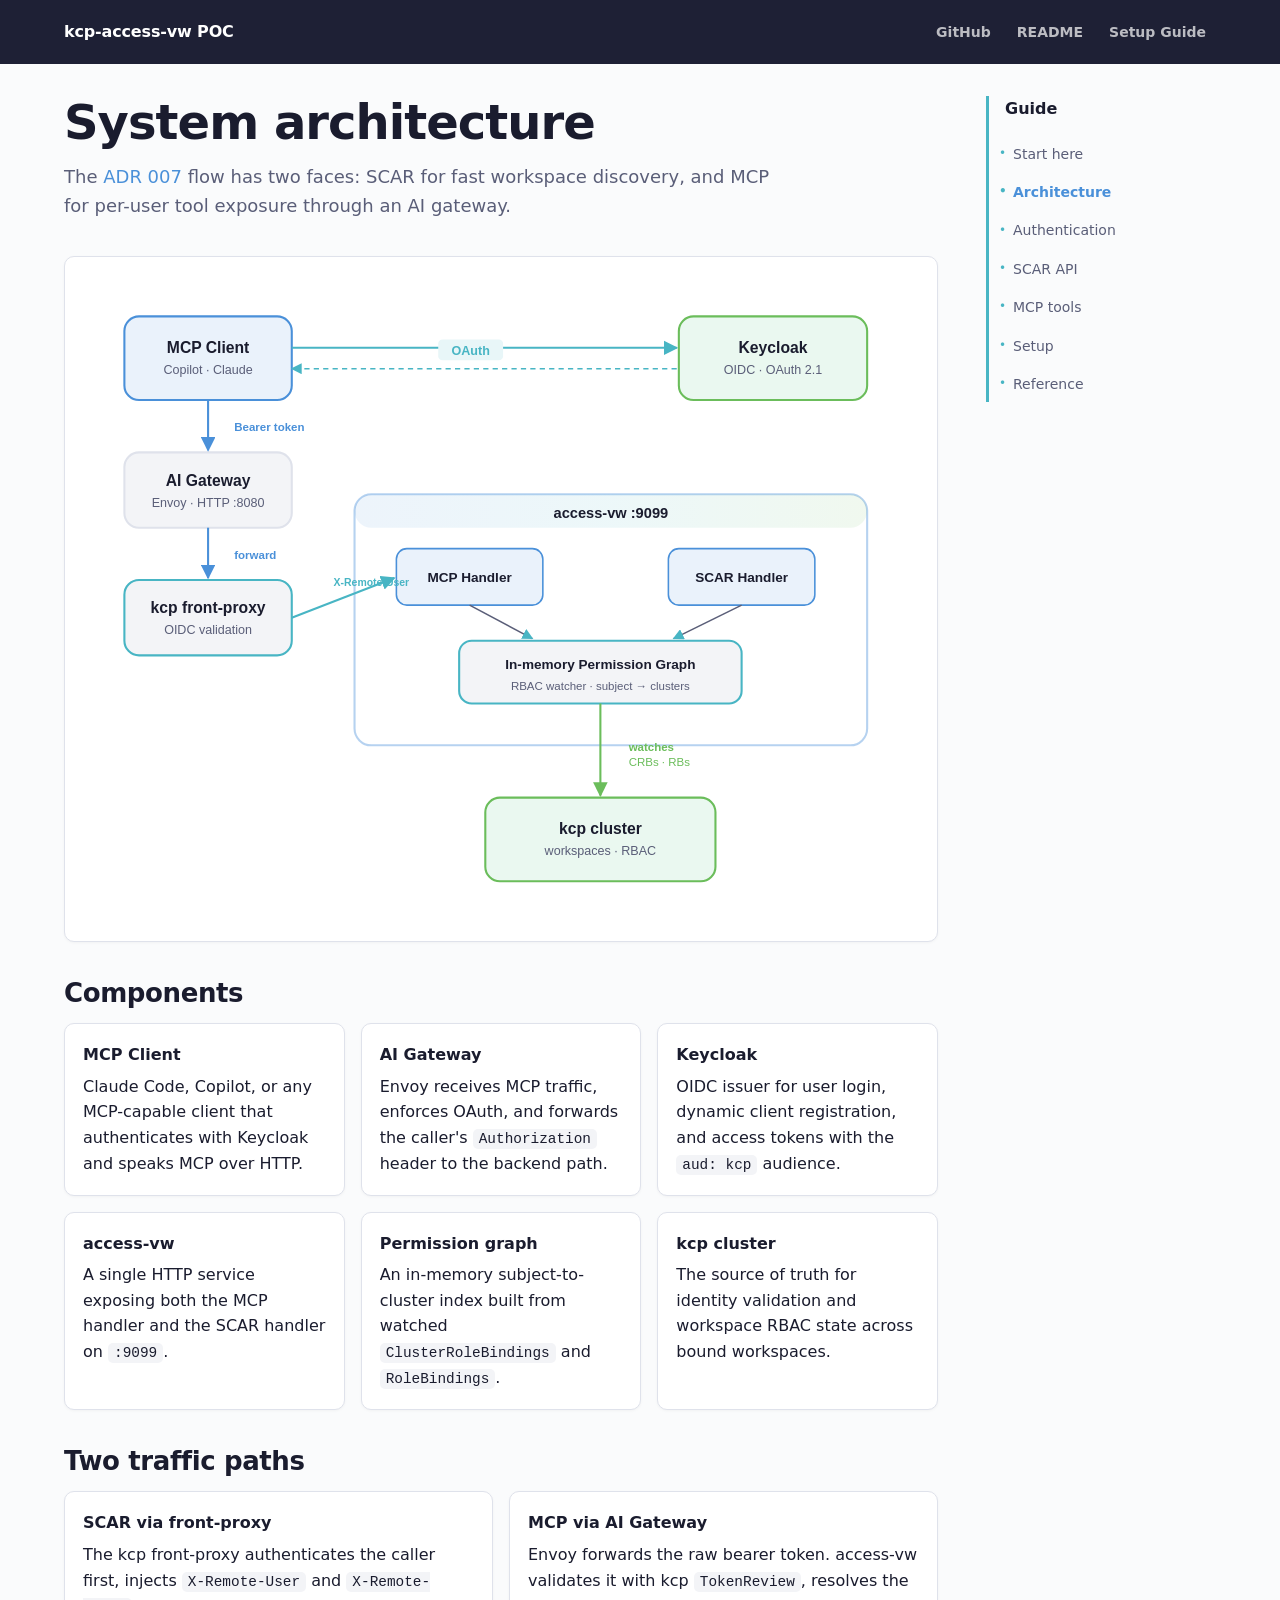
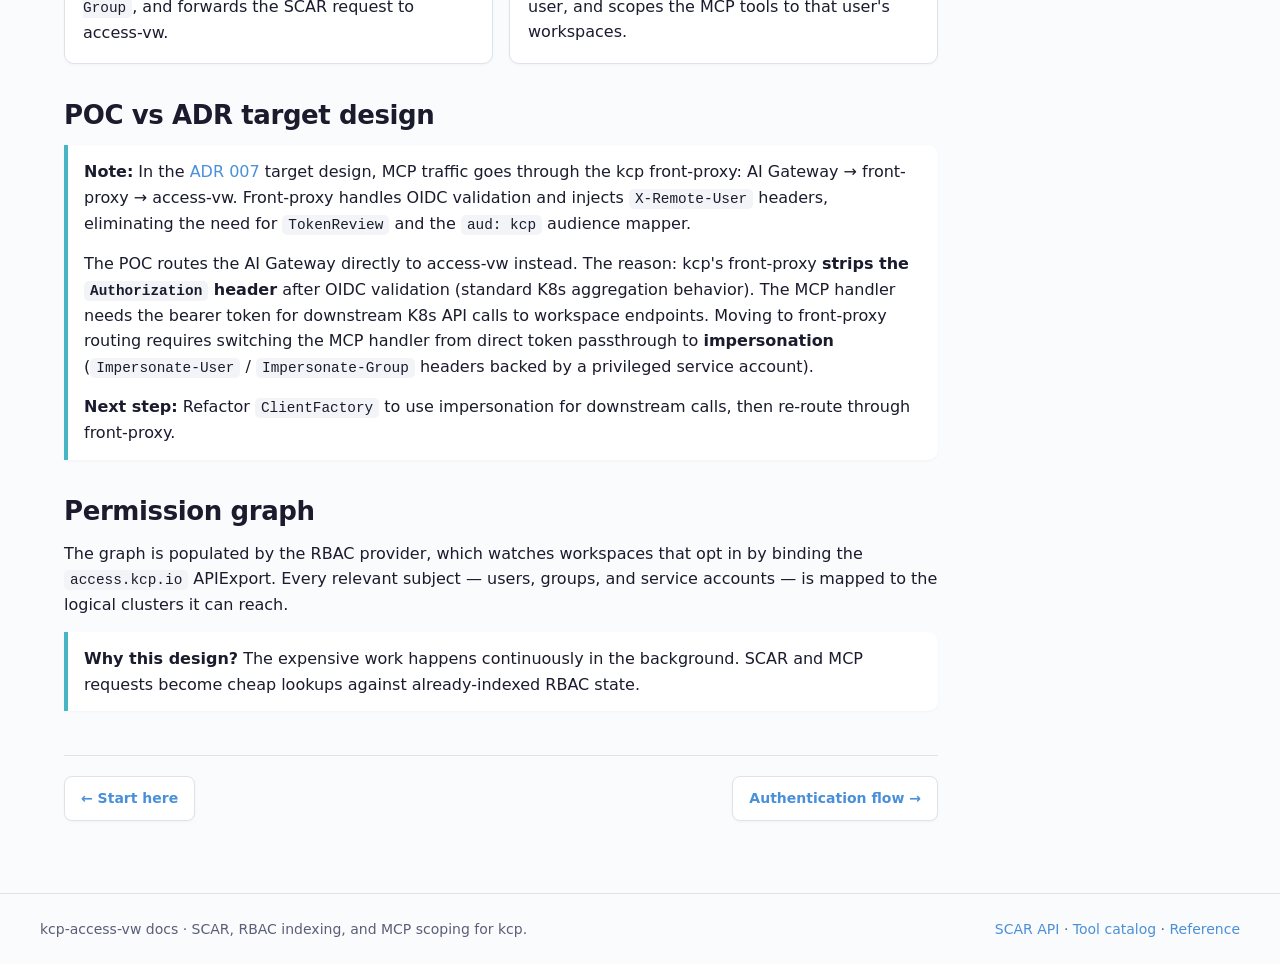
==== site/architecture.html @ 23381e72 "Add gh pages for this implementation Signed-off-by: Karol Szwaj <karol.szwaj@gmail.com>" ====
<!doctype html>
    <html lang="en">
      <head>
        <meta charset="utf-8" />
        <meta name="viewport" content="width=device-width, initial-scale=1" />
        <title>System architecture · kcp-access-vw</title>
        <link rel="stylesheet" href="assets/styles.css" />
      </head>
      <body>
        <header class="site-header">
          <div class="header-inner">
            <a class="brand" href="index.html">
              
              <span>kcp-access-vw POC</span>
            </a>
            <nav class="top-links" aria-label="Top links">
              <a href="https://github.com/cnvergence/kcp-access-vw" target="_blank" rel="noreferrer">GitHub</a>
              <a href="https://github.com/cnvergence/kcp-access-vw#readme" target="_blank" rel="noreferrer">README</a>
              <a href="setup.html">Setup Guide</a>
            </nav>
          </div>
        </header>

        <div class="guide-layout">
          <main class="main-content">
            <h1 class="page-title">System architecture</h1>
            <p class="intro">The <a href="https://github.com/cnvergence/pm-architecture/blob/ec1fc0d334de2702dbcfb3070d6d01bc2031bbbf/adr/007-mcp-server-for-kcp-and-platform-mesh.md" target="_blank" rel="noreferrer">ADR 007</a> flow has two faces: SCAR for fast workspace discovery, and MCP for per-user tool exposure through an AI gateway.</p>

    <section class="section">

<div class="diagram-wrap">
  <svg viewBox="0 0 780 600" width="100%" role="img" aria-labelledby="arch-title arch-desc" xmlns="http://www.w3.org/2000/svg">
    <title id="arch-title">access-vw system architecture</title>
    <desc id="arch-desc">OAuth between MCP client and Keycloak, bearer token through Envoy AI Gateway to access-vw, and RBAC watching from access-vw into the kcp cluster.</desc>
    <defs>
      <marker id="arrow-blue" viewBox="0 0 10 10" refX="9" refY="5" markerWidth="7" markerHeight="7" orient="auto-start-reverse">
        <path d="M 0 0 L 10 5 L 0 10 z" fill="#4a90d9" />
      </marker>
      <marker id="arrow-teal" viewBox="0 0 10 10" refX="9" refY="5" markerWidth="7" markerHeight="7" orient="auto-start-reverse">
        <path d="M 0 0 L 10 5 L 0 10 z" fill="#48b5c4" />
      </marker>
      <marker id="arrow-green" viewBox="0 0 10 10" refX="9" refY="5" markerWidth="7" markerHeight="7" orient="auto-start-reverse">
        <path d="M 0 0 L 10 5 L 0 10 z" fill="#6bbd5b" />
      </marker>
      <linearGradient id="grad-header" x1="0" y1="0" x2="1" y2="0">
        <stop offset="0%" stop-color="#4a90d9"/>
        <stop offset="50%" stop-color="#48b5c4"/>
        <stop offset="100%" stop-color="#6bbd5b"/>
      </linearGradient>
    </defs>

    <!-- MCP Client -->
    <rect x="30" y="30" rx="14" ry="14" width="160" height="80" fill="#eaf2fb" stroke="#4a90d9" stroke-width="2"/>
    <text x="110" y="65" text-anchor="middle" font-family="Inter, sans-serif" font-weight="700" font-size="15" fill="#1a1c2e">MCP Client</text>
    <text x="110" y="85" text-anchor="middle" font-family="Inter, sans-serif" font-weight="500" font-size="12" fill="#5a5e78">Copilot · Claude</text>

    <!-- Keycloak -->
    <rect x="560" y="30" rx="14" ry="14" width="180" height="80" fill="#eaf8f0" stroke="#6bbd5b" stroke-width="2"/>
    <text x="650" y="65" text-anchor="middle" font-family="Inter, sans-serif" font-weight="700" font-size="15" fill="#1a1c2e">Keycloak</text>
    <text x="650" y="85" text-anchor="middle" font-family="Inter, sans-serif" font-weight="500" font-size="12" fill="#5a5e78">OIDC · OAuth 2.1</text>

    <!-- OAuth arrow (bidirectional) -->
    <line x1="190" y1="60" x2="558" y2="60" stroke="#48b5c4" stroke-width="2" marker-end="url(#arrow-teal)"/>
    <line x1="558" y1="80" x2="190" y2="80" stroke="#48b5c4" stroke-width="1.5" stroke-dasharray="5 4" marker-end="url(#arrow-teal)"/>
    <rect x="330" y="52" rx="4" ry="4" width="62" height="20" fill="#e8f6f8"/>
    <text x="361" y="67" text-anchor="middle" font-family="Inter, sans-serif" font-weight="700" font-size="12" fill="#48b5c4">OAuth</text>

    <!-- AI Gateway -->
    <rect x="30" y="160" rx="14" ry="14" width="160" height="72" fill="#f3f4f7" stroke="#dfe2eb" stroke-width="2"/>
    <text x="110" y="192" text-anchor="middle" font-family="Inter, sans-serif" font-weight="700" font-size="15" fill="#1a1c2e">AI Gateway</text>
    <text x="110" y="212" text-anchor="middle" font-family="Inter, sans-serif" font-weight="500" font-size="12" fill="#5a5e78">Envoy · HTTP :8080</text>

    <!-- MCP Client to Gateway -->
    <line x1="110" y1="110" x2="110" y2="158" stroke="#4a90d9" stroke-width="2" marker-end="url(#arrow-blue)"/>
    <text x="135" y="140" font-family="Inter, sans-serif" font-weight="600" font-size="11" fill="#4a90d9">Bearer token</text>

    <!-- kcp front-proxy -->
    <rect x="30" y="282" rx="14" ry="14" width="160" height="72" fill="#f3f4f7" stroke="#48b5c4" stroke-width="2"/>
    <text x="110" y="314" text-anchor="middle" font-family="Inter, sans-serif" font-weight="700" font-size="15" fill="#1a1c2e">kcp front-proxy</text>
    <text x="110" y="334" text-anchor="middle" font-family="Inter, sans-serif" font-weight="500" font-size="12" fill="#5a5e78">OIDC validation</text>

    <!-- Gateway to front-proxy -->
    <line x1="110" y1="232" x2="110" y2="280" stroke="#4a90d9" stroke-width="2" marker-end="url(#arrow-blue)"/>
    <text x="135" y="262" font-family="Inter, sans-serif" font-weight="600" font-size="11" fill="#4a90d9">forward</text>

    <!-- access-vw panel -->
    <rect x="250" y="200" rx="16" ry="16" width="490" height="240" fill="#ffffff" stroke="#4a90d9" stroke-width="2" stroke-opacity="0.4"/>
    <rect x="250" y="200" rx="16" ry="16" width="490" height="32" fill="url(#grad-header)" opacity="0.1"/>
    <text x="495" y="223" text-anchor="middle" font-family="Inter, sans-serif" font-weight="800" font-size="14" fill="#1a1c2e">access-vw :9099</text>

    <!-- MCP Handler -->
    <rect x="290" y="252" rx="10" ry="10" width="140" height="54" fill="#eaf2fb" stroke="#4a90d9" stroke-width="1.5"/>
    <text x="360" y="284" text-anchor="middle" font-family="Inter, sans-serif" font-weight="700" font-size="13" fill="#1a1c2e">MCP Handler</text>

    <!-- SCAR Handler -->
    <rect x="550" y="252" rx="10" ry="10" width="140" height="54" fill="#eaf2fb" stroke="#4a90d9" stroke-width="1.5"/>
    <text x="620" y="284" text-anchor="middle" font-family="Inter, sans-serif" font-weight="700" font-size="13" fill="#1a1c2e">SCAR Handler</text>

    <!-- Permission Graph -->
    <rect x="350" y="340" rx="12" ry="12" width="270" height="60" fill="#f3f4f7" stroke="#48b5c4" stroke-width="2"/>
    <text x="485" y="367" text-anchor="middle" font-family="Inter, sans-serif" font-weight="700" font-size="13" fill="#1a1c2e">In-memory Permission Graph</text>
    <text x="485" y="387" text-anchor="middle" font-family="Inter, sans-serif" font-weight="500" font-size="11" fill="#5a5e78">RBAC watcher · subject → clusters</text>

    <!-- Front-proxy to access-vw (X-Remote-User headers) -->
    <line x1="190" y1="318" x2="288" y2="280" stroke="#48b5c4" stroke-width="2" marker-end="url(#arrow-teal)"/>
    <text x="230" y="288" font-family="Inter, sans-serif" font-weight="600" font-size="10" fill="#48b5c4">X-Remote-User</text>

    <!-- Handlers to graph arrows -->
    <line x1="360" y1="306" x2="420" y2="338" stroke="#5a5e78" stroke-width="1.5" marker-end="url(#arrow-teal)"/>
    <line x1="620" y1="306" x2="555" y2="338" stroke="#5a5e78" stroke-width="1.5" marker-end="url(#arrow-teal)"/>

    <!-- Graph to kcp arrow -->
    <line x1="485" y1="400" x2="485" y2="488" stroke="#6bbd5b" stroke-width="2" marker-end="url(#arrow-green)"/>
    <text x="512" y="445" font-family="Inter, sans-serif" font-weight="600" font-size="11" fill="#6bbd5b">watches</text>
    <text x="512" y="460" font-family="Inter, sans-serif" font-weight="500" font-size="11" fill="#6bbd5b">CRBs · RBs</text>

    <!-- kcp cluster -->
    <rect x="375" y="490" rx="14" ry="14" width="220" height="80" fill="#eaf8f0" stroke="#6bbd5b" stroke-width="2"/>
    <text x="485" y="525" text-anchor="middle" font-family="Inter, sans-serif" font-weight="700" font-size="15" fill="#1a1c2e">kcp cluster</text>
    <text x="485" y="545" text-anchor="middle" font-family="Inter, sans-serif" font-weight="500" font-size="12" fill="#5a5e78">workspaces · RBAC</text>
  </svg>
</div>

    </section>

    <section class="section">
      <h2>Components</h2>
      <div class="three-col">
        <article class="mini-card"><strong>MCP Client</strong><p>Claude Code, Copilot, or any MCP-capable client that authenticates with Keycloak and speaks MCP over HTTP.</p></article>
        <article class="mini-card"><strong>AI Gateway</strong><p>Envoy receives MCP traffic, enforces OAuth, and forwards the caller's <code>Authorization</code> header to the backend path.</p></article>
        <article class="mini-card"><strong>Keycloak</strong><p>OIDC issuer for user login, dynamic client registration, and access tokens with the <code>aud: kcp</code> audience.</p></article>
        <article class="mini-card"><strong>access-vw</strong><p>A single HTTP service exposing both the MCP handler and the SCAR handler on <code>:9099</code>.</p></article>
        <article class="mini-card"><strong>Permission graph</strong><p>An in-memory subject-to-cluster index built from watched <code>ClusterRoleBindings</code> and <code>RoleBindings</code>.</p></article>
        <article class="mini-card"><strong>kcp cluster</strong><p>The source of truth for identity validation and workspace RBAC state across bound workspaces.</p></article>
      </div>
    </section>

    <section class="section">
      <h2>Two traffic paths</h2>
      <div class="two-col">
        <article class="mini-card">
          <strong>SCAR via front-proxy</strong>
          <p>The kcp front-proxy authenticates the caller first, injects <code>X-Remote-User</code> and <code>X-Remote-Group</code>, and forwards the SCAR request to access-vw.</p>
        </article>
        <article class="mini-card">
          <strong>MCP via AI Gateway</strong>
          <p>Envoy forwards the raw bearer token. access-vw validates it with kcp <code>TokenReview</code>, resolves the user, and scopes the MCP tools to that user's workspaces.</p>
        </article>
      </div>
    </section>

    <section class="section">
      <h2>POC vs ADR target design</h2>
      <div class="note">
        <p><strong>Note:</strong> In the <a href="https://github.com/cnvergence/pm-architecture/blob/ec1fc0d334de2702dbcfb3070d6d01bc2031bbbf/adr/007-mcp-server-for-kcp-and-platform-mesh.md" target="_blank" rel="noreferrer">ADR 007</a> target design, MCP traffic goes through the kcp front-proxy: AI Gateway → front-proxy → access-vw. Front-proxy handles OIDC validation and injects <code>X-Remote-User</code> headers, eliminating the need for <code>TokenReview</code> and the <code>aud: kcp</code> audience mapper.</p>
        <p>The POC routes the AI Gateway directly to access-vw instead. The reason: kcp's front-proxy <strong>strips the <code>Authorization</code> header</strong> after OIDC validation (standard K8s aggregation behavior). The MCP handler needs the bearer token for downstream K8s API calls to workspace endpoints. Moving to front-proxy routing requires switching the MCP handler from direct token passthrough to <strong>impersonation</strong> (<code>Impersonate-User</code> / <code>Impersonate-Group</code> headers backed by a privileged service account).</p>
        <p><strong>Next step:</strong> Refactor <code>ClientFactory</code> to use impersonation for downstream calls, then re-route through front-proxy.</p>
      </div>
    </section>

    <section class="section">
      <h2>Permission graph</h2>
      <p>The graph is populated by the RBAC provider, which watches workspaces that opt in by binding the <code>access.kcp.io</code> APIExport. Every relevant subject — users, groups, and service accounts — is mapped to the logical clusters it can reach.</p>
      <div class="note">
        <p><strong>Why this design?</strong> The expensive work happens continuously in the background. SCAR and MCP requests become cheap lookups against already-indexed RBAC state.</p>
      </div>
    </section>

            <nav class="page-nav" aria-label="Pagination"><a href="index.html">← Start here</a><a href="auth.html">Authentication flow →</a></nav>
          </main>
          <aside class="sidebar" aria-label="Guide">
            <p class="sidebar-title">Guide</p>
            <ul class="nav-list">
              <li><a href="index.html">Start here</a></li>
              <li><a href="architecture.html" aria-current="page">Architecture</a></li>
              <li><a href="auth.html">Authentication</a></li>
              <li><a href="scar.html">SCAR API</a></li>
              <li><a href="mcp.html">MCP tools</a></li>
              <li><a href="setup.html">Setup</a></li>
              <li><a href="reference.html">Reference</a></li>
            </ul>
          </aside>
        </div>

        <footer class="footer">
          <div class="footer-inner">
            <span>kcp-access-vw docs · SCAR, RBAC indexing, and MCP scoping for kcp.</span>
            <span><a href="scar.html">SCAR API</a> · <a href="mcp.html">Tool catalog</a> · <a href="reference.html">Reference</a></span>
          </div>
        </footer>
      </body>
    </html>
---- site/assets/styles.css ----
:root {
  color-scheme: light;
  --header-height: 64px;
  --bg: #fafbfc;
  --surface: #ffffff;
  --surface-2: #f3f4f7;
  --ink: #1a1c2e;
  --muted: #5a5e78;
  --line: #dfe2eb;
  /* kcp brand: havelock blue → shakespeare teal → mantis green */
  --accent: #4a90d9;
  --accent-2: #357abd;
  --accent-soft: #eaf2fb;
  --accent-ink: #1a3a5c;
  --teal: #48b5c4;
  --green: #6bbd5b;
  --gradient: linear-gradient(135deg, var(--accent), var(--teal), var(--green));
  --code-bg: #1e2035;
  --code-ink: #e8eaf6;
  --code-key: #7ec8e3;
  --code-string: #ffcc80;
  --code-value: #a5d6a7;
  --code-comment: #78849e;
  --code-keyword: #b39ddb;
  --code-type: #80cbc4;
  --code-func: #ce93d8;
  --radius: 10px;
  font-family:
    "Inter", ui-sans-serif, system-ui, -apple-system, BlinkMacSystemFont, "Segoe UI",
    sans-serif;
}

* { box-sizing: border-box; }
html { scroll-behavior: smooth; }

body {
  margin: 0;
  background: var(--bg);
  color: var(--ink);
  line-height: 1.6;
}

a {
  color: var(--accent);
  text-decoration: none;
}
a:hover { color: var(--accent-2); text-decoration: underline; }

/* ── Header ─────────────────────────────────────── */

.site-header {
  background: var(--code-bg);
  position: sticky;
  top: 0;
  z-index: 20;
}

.header-inner {
  max-width: 1200px;
  margin: 0 auto;
  padding: 0 24px;
  display: flex;
  align-items: center;
  height: var(--header-height);
  justify-content: space-between;
  gap: 20px;
}

.brand {
  display: inline-flex;
  align-items: center;
  gap: 10px;
  color: #fff;
  font-weight: 800;
  font-size: 16px;
  text-decoration: none;
  letter-spacing: -0.01em;
}
.brand:hover { text-decoration: none; color: #fff; }

.brand-mark {
  width: 32px;
  height: 32px;
  display: grid;
  place-items: center;
  border-radius: 8px;
  background: var(--gradient);
  color: #fff;
  font-size: 12px;
  font-weight: 900;
  letter-spacing: -0.02em;
}

.top-links {
  display: flex;
  flex-wrap: wrap;
  justify-content: flex-end;
  gap: 6px;
  font-size: 14px;
}
.top-links a {
  color: rgba(255,255,255,0.7);
  font-weight: 600;
  text-decoration: none;
  padding: 5px 10px;
  border-radius: 6px;
  transition: all 0.15s;
}
.top-links a:hover { background: rgba(255,255,255,0.1); color: #fff; text-decoration: none; }

/* ── Layout ──────────────────────────────────────── */

.guide-layout {
  display: grid;
  grid-template-columns: minmax(0, 1fr) 230px;
  gap: 48px;
  align-items: start;
  max-width: 1200px;
  margin: 0 auto;
  padding: 32px 24px 72px;
}

.sidebar {
  position: sticky;
  top: calc(var(--header-height) + 24px);
  border: none;
  border-left: 3px solid var(--teal);
  background: transparent;
  padding: 0 0 0 16px;
}

.sidebar-title {
  margin: 0 0 14px;
  font-size: 16px;
  font-weight: 800;
  color: var(--ink);
}

.nav-list {
  list-style: none;
  margin: 0;
  padding: 0;
}

.nav-list li + li {
  margin-top: 2px;
}

.nav-list a {
  position: relative;
  display: block;
  padding: 7px 12px 7px 24px;
  border-left: 3px solid transparent;
  margin-left: -19px;
  font-size: 14px;
  color: var(--muted);
  text-decoration: none;
  transition: all 0.15s;
}

.nav-list a::before {
  content: "•";
  position: absolute;
  left: 10px;
  top: 50%;
  transform: translateY(-50%);
  color: var(--teal);
  font-size: 12px;
}

.nav-list a:hover {
  color: var(--ink);
  border-left-color: var(--line);
  text-decoration: none;
}

.nav-list a[aria-current="page"] {
  color: var(--accent);
  font-weight: 700;
  border-left-color: var(--teal);
  background: transparent;
}

/* ── Content ─────────────────────────────────────── */

.main-content {
  max-width: 920px;
  margin: 0;
  padding: 0;
}

.page-title {
  margin: 0 0 14px;
  font-size: clamp(32px, 4.5vw, 48px);
  line-height: 1.1;
  letter-spacing: -0.02em;
  font-weight: 850;
}

.intro {
  margin: 0 0 24px;
  color: var(--muted);
  font-size: 18px;
  max-width: 720px;
  line-height: 1.6;
}

.section { margin: 36px 0; }
.section h2 {
  margin: 0 0 14px;
  font-size: 26px;
  line-height: 1.2;
  letter-spacing: -0.015em;
  font-weight: 780;
}
.section h3 {
  margin: 0 0 8px;
  font-size: 18px;
  line-height: 1.3;
  font-weight: 700;
}
p { margin: 0 0 14px; }
.short { color: var(--muted); max-width: 720px; }

/* ── Cards, steps, examples ─────────────────────── */

.example {
  margin: 16px 0;
  border: 1px solid var(--line);
  border-radius: var(--radius);
  overflow: hidden;
  background: var(--surface);
  box-shadow: 0 1px 3px rgba(0,0,0,0.04);
}

.example-title {
  display: flex;
  justify-content: space-between;
  align-items: center;
  gap: 12px;
  padding: 10px 14px;
  border-bottom: 1px solid var(--line);
  background: var(--surface-2);
  color: var(--muted);
  font-size: 13px;
  font-weight: 700;
}
.example-title a { font-weight: 600; }

pre {
  margin: 0;
  padding: 18px;
  overflow-x: auto;
  background: var(--code-bg);
  color: var(--code-ink);
  font-size: 13px;
  line-height: 1.5;
}

code {
  font-family: "JetBrains Mono", "SFMono-Regular", Consolas, "Liberation Mono", Menlo, ui-monospace, monospace;
}

:not(pre) > code {
  padding: 2px 6px;
  border-radius: 5px;
  background: var(--surface-2);
  color: var(--ink);
  font-size: 0.9em;
}

.note {
  border-left: 4px solid var(--teal);
  border-radius: 0 var(--radius) var(--radius) 0;
  background: var(--surface);
  padding: 14px 16px;
  box-shadow: 0 1px 3px rgba(0,0,0,0.04);
}
.note p:last-child { margin-bottom: 0; }

.warning {
  border-left: 4px solid #e5a100;
  border-radius: 0 var(--radius) var(--radius) 0;
  background: #fffbe6;
  padding: 14px 16px;
}
.warning p:last-child { margin-bottom: 0; }

.step-list {
  list-style: none;
  margin: 16px 0;
  padding: 0;
  display: grid;
  gap: 10px;
}

.step-list li {
  display: grid;
  grid-template-columns: 38px 1fr;
  gap: 14px;
  align-items: start;
  border: 1px solid var(--line);
  border-radius: var(--radius);
  background: var(--surface);
  padding: 16px;
  box-shadow: 0 1px 3px rgba(0,0,0,0.04);
}

.step-list .step-num {
  display: grid;
  place-items: center;
  width: 30px;
  height: 30px;
  border-radius: 8px;
  background: var(--gradient);
  color: #fff;
  font-weight: 800;
  font-size: 14px;
}

.step-list strong { display: block; margin-bottom: 4px; }
.step-list span { color: var(--muted); }

.two-col {
  display: grid;
  grid-template-columns: repeat(2, minmax(0, 1fr));
  gap: 16px;
}

.three-col {
  display: grid;
  grid-template-columns: repeat(3, minmax(0, 1fr));
  gap: 16px;
}

.mini-card {
  border: 1px solid var(--line);
  border-radius: var(--radius);
  background: var(--surface);
  padding: 18px;
  box-shadow: 0 1px 3px rgba(0,0,0,0.04);
  transition: box-shadow 0.15s;
}
.mini-card:hover {
  box-shadow: 0 2px 8px rgba(0,0,0,0.08);
}
.mini-card strong { display: block; margin-bottom: 6px; }
.mini-card span { color: var(--muted); }
.mini-card p:last-child { margin-bottom: 0; }

/* ── Tables ──────────────────────────────────────── */

.table-wrap {
  overflow-x: auto;
  border: 1px solid var(--line);
  border-radius: var(--radius);
  background: var(--surface);
  box-shadow: 0 1px 3px rgba(0,0,0,0.04);
}

table { width: 100%; border-collapse: collapse; min-width: 540px; }
th, td { padding: 12px 14px; border-bottom: 1px solid var(--line); text-align: left; vertical-align: top; }
th {
  background: var(--surface-2);
  font-size: 11px;
  font-weight: 800;
  letter-spacing: 0.04em;
  text-transform: uppercase;
  color: var(--muted);
}
tr:last-child td { border-bottom: 0; }

/* ── Diagram ─────────────────────────────────────── */

.diagram-wrap {
  margin: 20px 0;
  border: 1px solid var(--line);
  border-radius: var(--radius);
  background: var(--surface);
  padding: 28px;
  overflow-x: auto;
  box-shadow: 0 1px 3px rgba(0,0,0,0.04);
}

.diagram-wrap svg { display: block; margin: 0 auto; }

/* ── Navigation ──────────────────────────────────── */

.page-nav {
  display: flex;
  justify-content: space-between;
  gap: 14px;
  margin-top: 44px;
  padding-top: 20px;
  border-top: 1px solid var(--line);
}

.page-nav a {
  display: inline-flex;
  min-height: 42px;
  align-items: center;
  border: 1px solid var(--line);
  border-radius: 8px;
  background: var(--surface);
  padding: 10px 16px;
  text-decoration: none;
  font-weight: 700;
  font-size: 14px;
  box-shadow: 0 1px 3px rgba(0,0,0,0.04);
  transition: all 0.15s;
}
.page-nav a:hover {
  border-color: var(--accent);
  box-shadow: 0 2px 8px rgba(0,0,0,0.08);
  text-decoration: none;
}

/* ── Footer ──────────────────────────────────────── */

.footer {
  border-top: 1px solid var(--line);
  color: var(--muted);
  padding: 24px;
  font-size: 14px;
}
.footer-inner {
  max-width: 1200px;
  margin: 0 auto;
  display: flex;
  justify-content: space-between;
  gap: 14px;
  flex-wrap: wrap;
}

/* ── Responsive ──────────────────────────────────── */

@media (max-width: 920px) {
  :root { --header-height: 104px; }
  .header-inner { align-items: flex-start; flex-direction: column; }
  .top-links { justify-content: flex-start; }
  .guide-layout {
    grid-template-columns: 1fr;
    gap: 32px;
  }
  .sidebar {
    position: static;
    padding: 16px 0 0;
    border-left: 0;
    border-top: 3px solid var(--teal);
  }
  .nav-list a {
    margin-left: 0;
    padding-left: 24px;
  }
  .two-col, .three-col { grid-template-columns: 1fr; }
}

@media (max-width: 560px) {
  .guide-layout,
  .footer {
    padding-left: 14px;
    padding-right: 14px;
  }
  .page-title { font-size: 32px; }
  .intro { font-size: 16px; }
  .page-nav { flex-direction: column; }
}
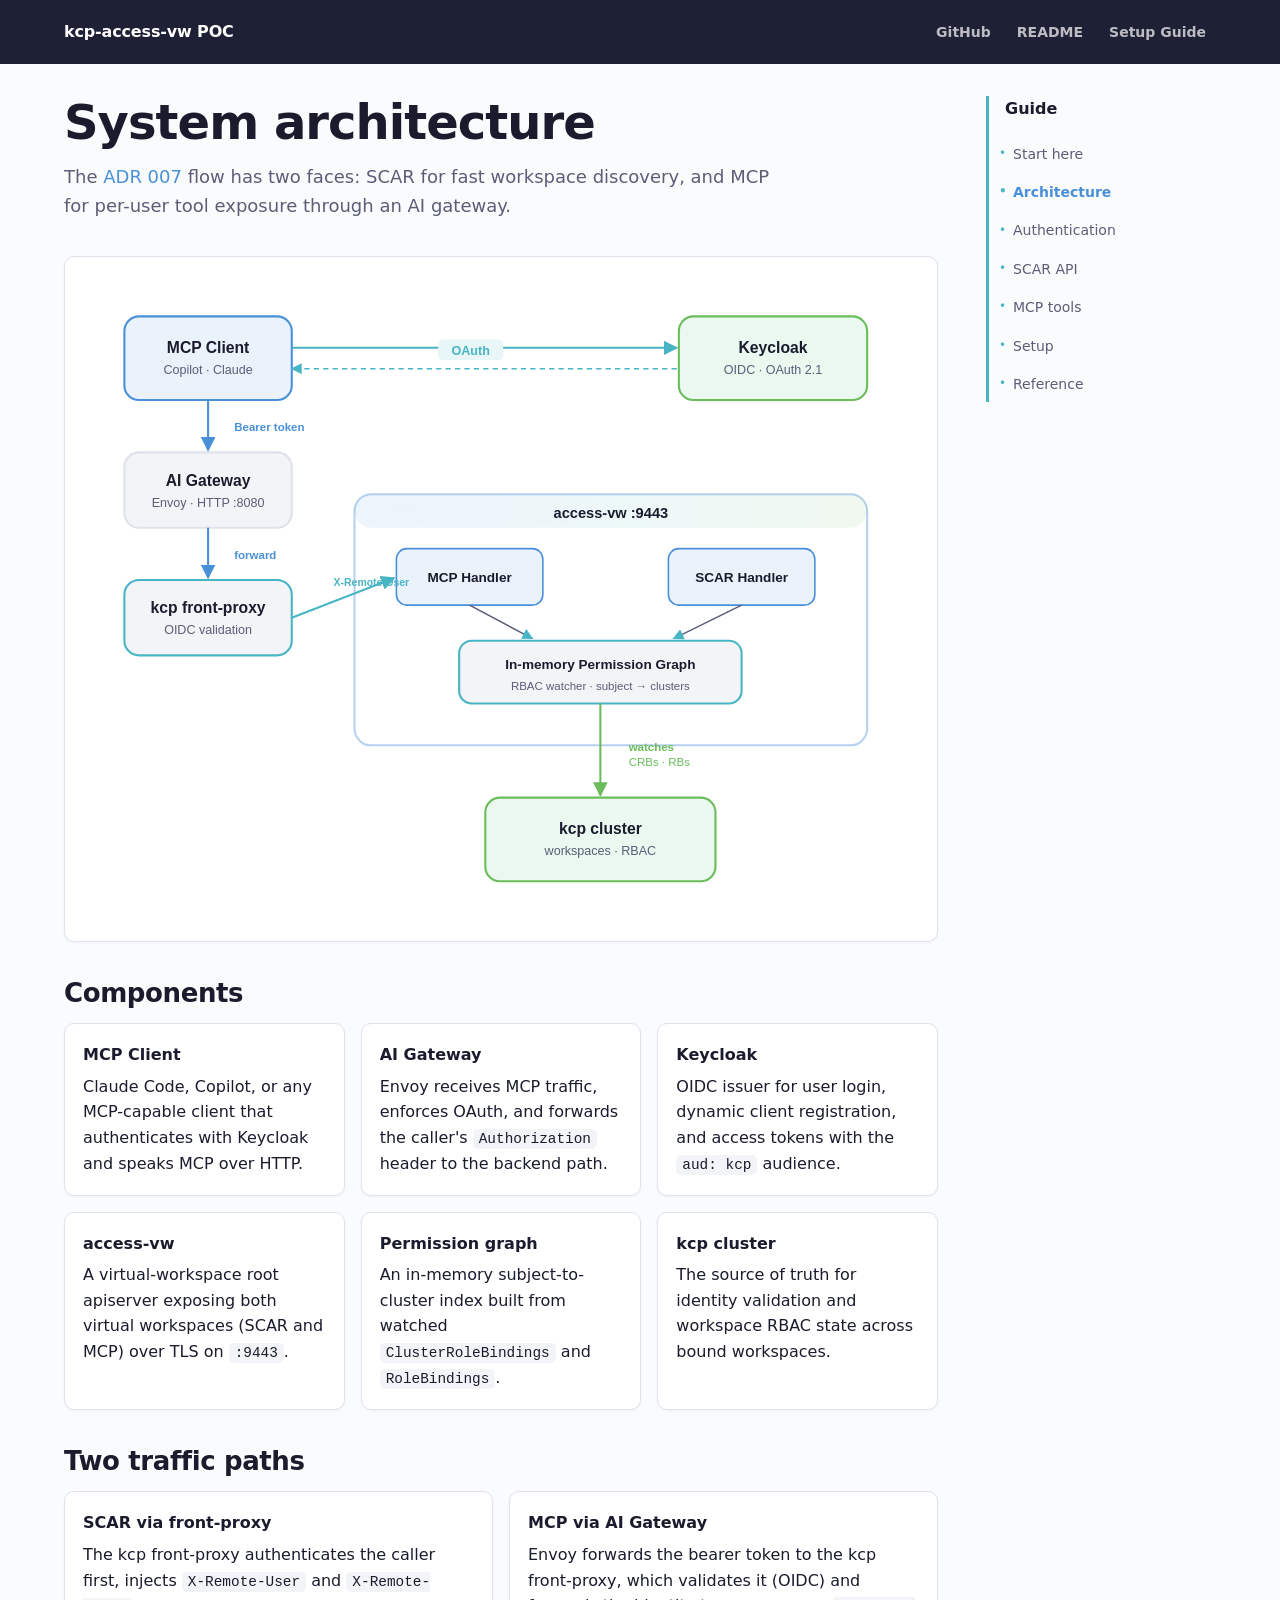
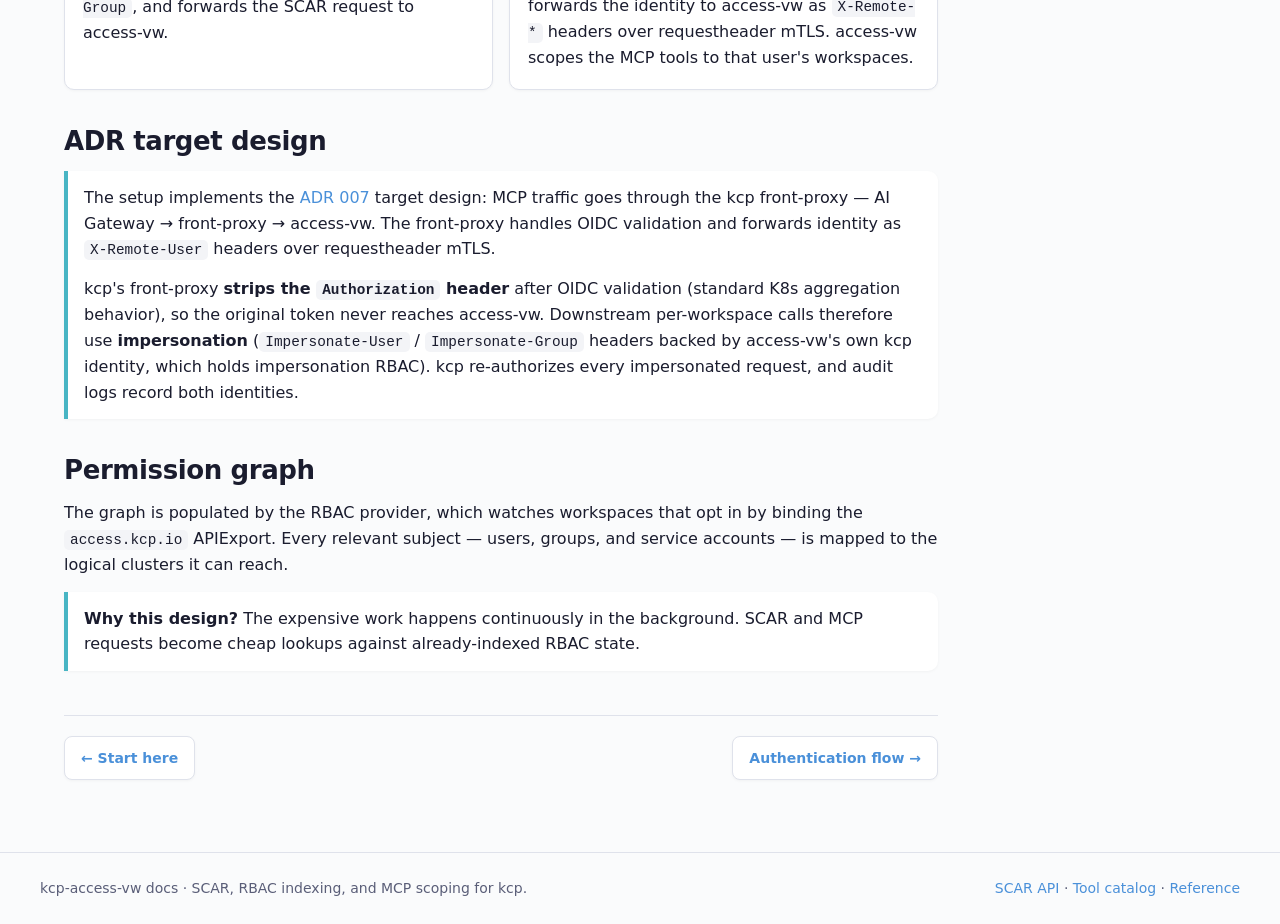
==== commit 4210815e: "Move into kcp vw and update the docs Signed-off-by: Karol Szwaj <karol.szwaj@gmail.com>" ====
--- a/site/architecture.html
+++ b/site/architecture.html
@@ -86,7 +86,7 @@
     <!-- access-vw panel -->
     <rect x="250" y="200" rx="16" ry="16" width="490" height="240" fill="#ffffff" stroke="#4a90d9" stroke-width="2" stroke-opacity="0.4"/>
     <rect x="250" y="200" rx="16" ry="16" width="490" height="32" fill="url(#grad-header)" opacity="0.1"/>
-    <text x="495" y="223" text-anchor="middle" font-family="Inter, sans-serif" font-weight="800" font-size="14" fill="#1a1c2e">access-vw :9099</text>
+    <text x="495" y="223" text-anchor="middle" font-family="Inter, sans-serif" font-weight="800" font-size="14" fill="#1a1c2e">access-vw :9443</text>
 
     <!-- MCP Handler -->
     <rect x="290" y="252" rx="10" ry="10" width="140" height="54" fill="#eaf2fb" stroke="#4a90d9" stroke-width="1.5"/>
@@ -129,7 +129,7 @@
         <article class="mini-card"><strong>MCP Client</strong><p>Claude Code, Copilot, or any MCP-capable client that authenticates with Keycloak and speaks MCP over HTTP.</p></article>
         <article class="mini-card"><strong>AI Gateway</strong><p>Envoy receives MCP traffic, enforces OAuth, and forwards the caller's <code>Authorization</code> header to the backend path.</p></article>
         <article class="mini-card"><strong>Keycloak</strong><p>OIDC issuer for user login, dynamic client registration, and access tokens with the <code>aud: kcp</code> audience.</p></article>
-        <article class="mini-card"><strong>access-vw</strong><p>A single HTTP service exposing both the MCP handler and the SCAR handler on <code>:9099</code>.</p></article>
+        <article class="mini-card"><strong>access-vw</strong><p>A virtual-workspace root apiserver exposing both virtual workspaces (SCAR and MCP) over TLS on <code>:9443</code>.</p></article>
         <article class="mini-card"><strong>Permission graph</strong><p>An in-memory subject-to-cluster index built from watched <code>ClusterRoleBindings</code> and <code>RoleBindings</code>.</p></article>
         <article class="mini-card"><strong>kcp cluster</strong><p>The source of truth for identity validation and workspace RBAC state across bound workspaces.</p></article>
       </div>
@@ -144,17 +144,16 @@
         </article>
         <article class="mini-card">
           <strong>MCP via AI Gateway</strong>
-          <p>Envoy forwards the raw bearer token. access-vw validates it with kcp <code>TokenReview</code>, resolves the user, and scopes the MCP tools to that user's workspaces.</p>
+          <p>Envoy forwards the bearer token to the kcp front-proxy, which validates it (OIDC) and forwards the identity to access-vw as <code>X-Remote-*</code> headers over requestheader mTLS. access-vw scopes the MCP tools to that user's workspaces.</p>
         </article>
       </div>
     </section>
 
     <section class="section">
-      <h2>POC vs ADR target design</h2>
+      <h2>ADR target design</h2>
       <div class="note">
-        <p><strong>Note:</strong> In the <a href="https://github.com/cnvergence/pm-architecture/blob/ec1fc0d334de2702dbcfb3070d6d01bc2031bbbf/adr/007-mcp-server-for-kcp-and-platform-mesh.md" target="_blank" rel="noreferrer">ADR 007</a> target design, MCP traffic goes through the kcp front-proxy: AI Gateway → front-proxy → access-vw. Front-proxy handles OIDC validation and injects <code>X-Remote-User</code> headers, eliminating the need for <code>TokenReview</code> and the <code>aud: kcp</code> audience mapper.</p>
-        <p>The POC routes the AI Gateway directly to access-vw instead. The reason: kcp's front-proxy <strong>strips the <code>Authorization</code> header</strong> after OIDC validation (standard K8s aggregation behavior). The MCP handler needs the bearer token for downstream K8s API calls to workspace endpoints. Moving to front-proxy routing requires switching the MCP handler from direct token passthrough to <strong>impersonation</strong> (<code>Impersonate-User</code> / <code>Impersonate-Group</code> headers backed by a privileged service account).</p>
-        <p><strong>Next step:</strong> Refactor <code>ClientFactory</code> to use impersonation for downstream calls, then re-route through front-proxy.</p>
+        <p>The setup implements the <a href="https://github.com/cnvergence/pm-architecture/blob/ec1fc0d334de2702dbcfb3070d6d01bc2031bbbf/adr/007-mcp-server-for-kcp-and-platform-mesh.md" target="_blank" rel="noreferrer">ADR 007</a> target design: MCP traffic goes through the kcp front-proxy — AI Gateway → front-proxy → access-vw. The front-proxy handles OIDC validation and forwards identity as <code>X-Remote-User</code> headers over requestheader mTLS.</p>
+        <p>kcp's front-proxy <strong>strips the <code>Authorization</code> header</strong> after OIDC validation (standard K8s aggregation behavior), so the original token never reaches access-vw. Downstream per-workspace calls therefore use <strong>impersonation</strong> (<code>Impersonate-User</code> / <code>Impersonate-Group</code> headers backed by access-vw's own kcp identity, which holds impersonation RBAC). kcp re-authorizes every impersonated request, and audit logs record both identities.</p>
       </div>
     </section>
 
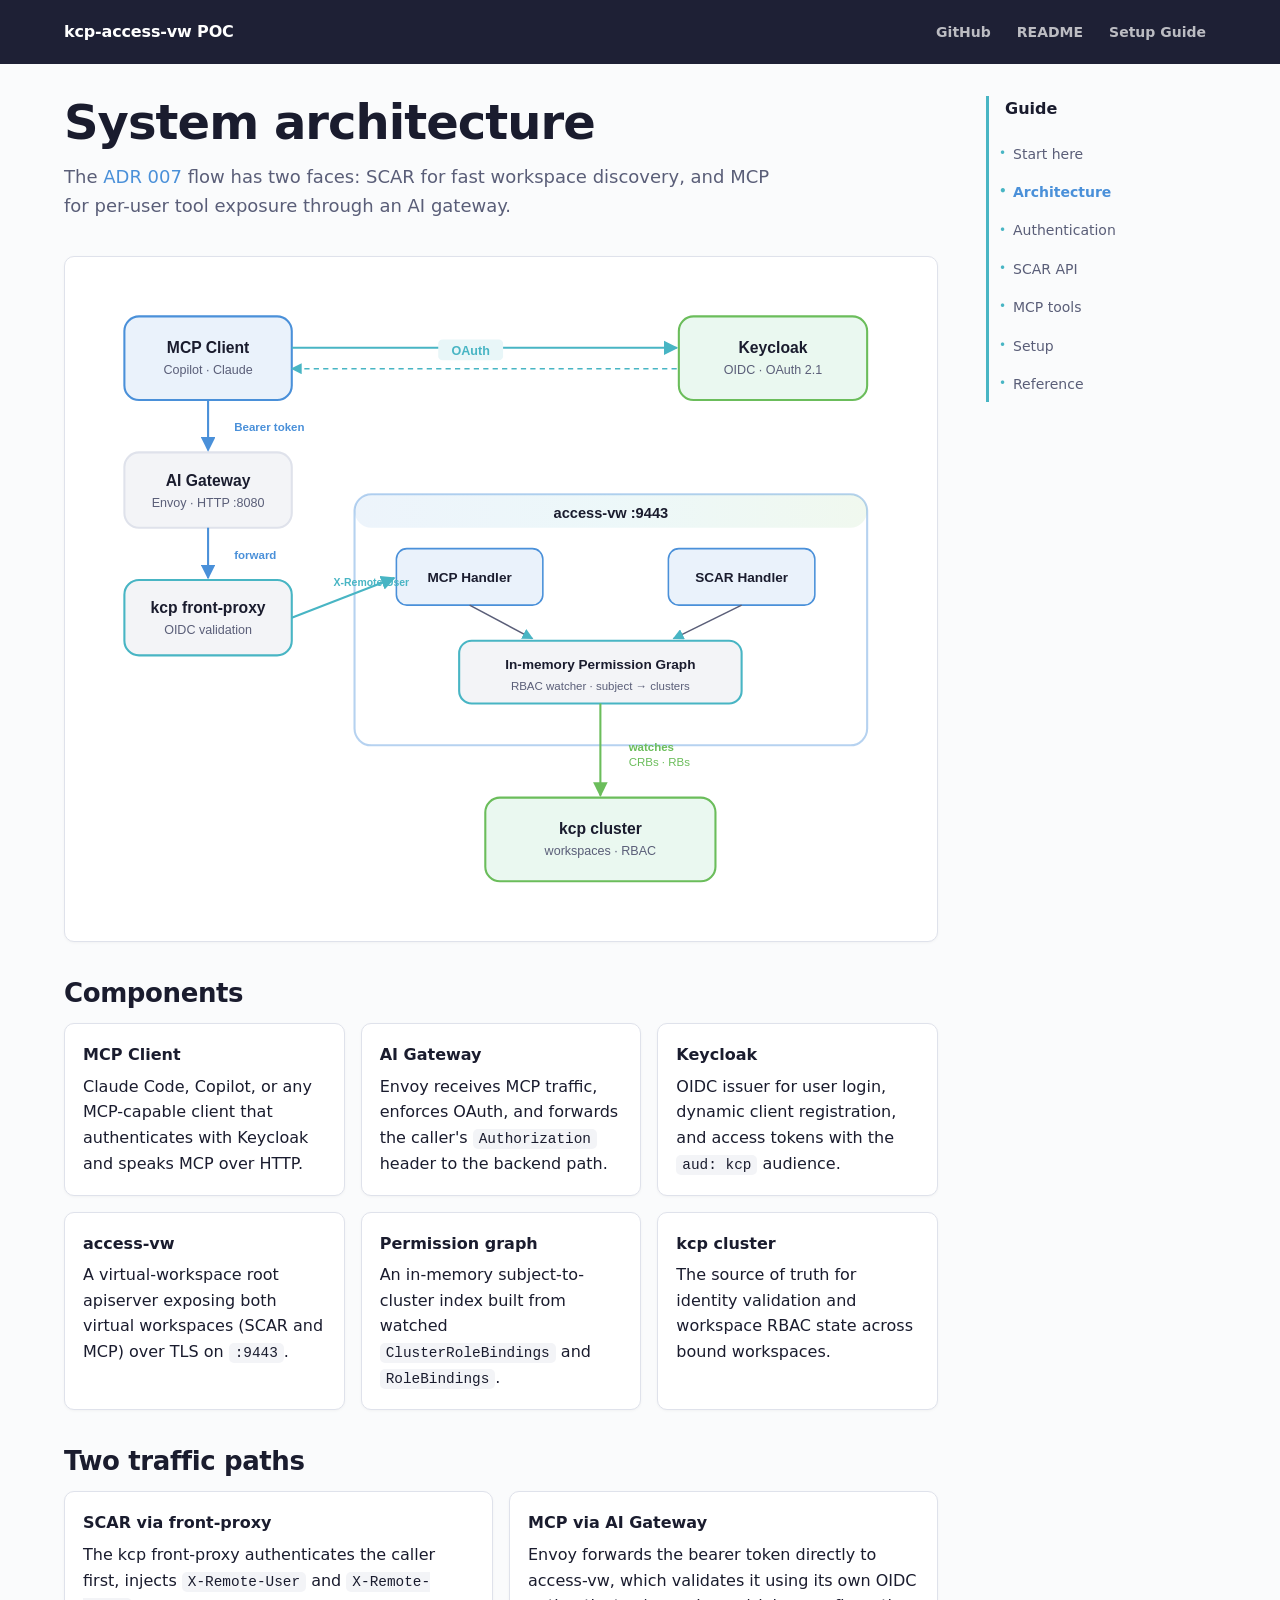
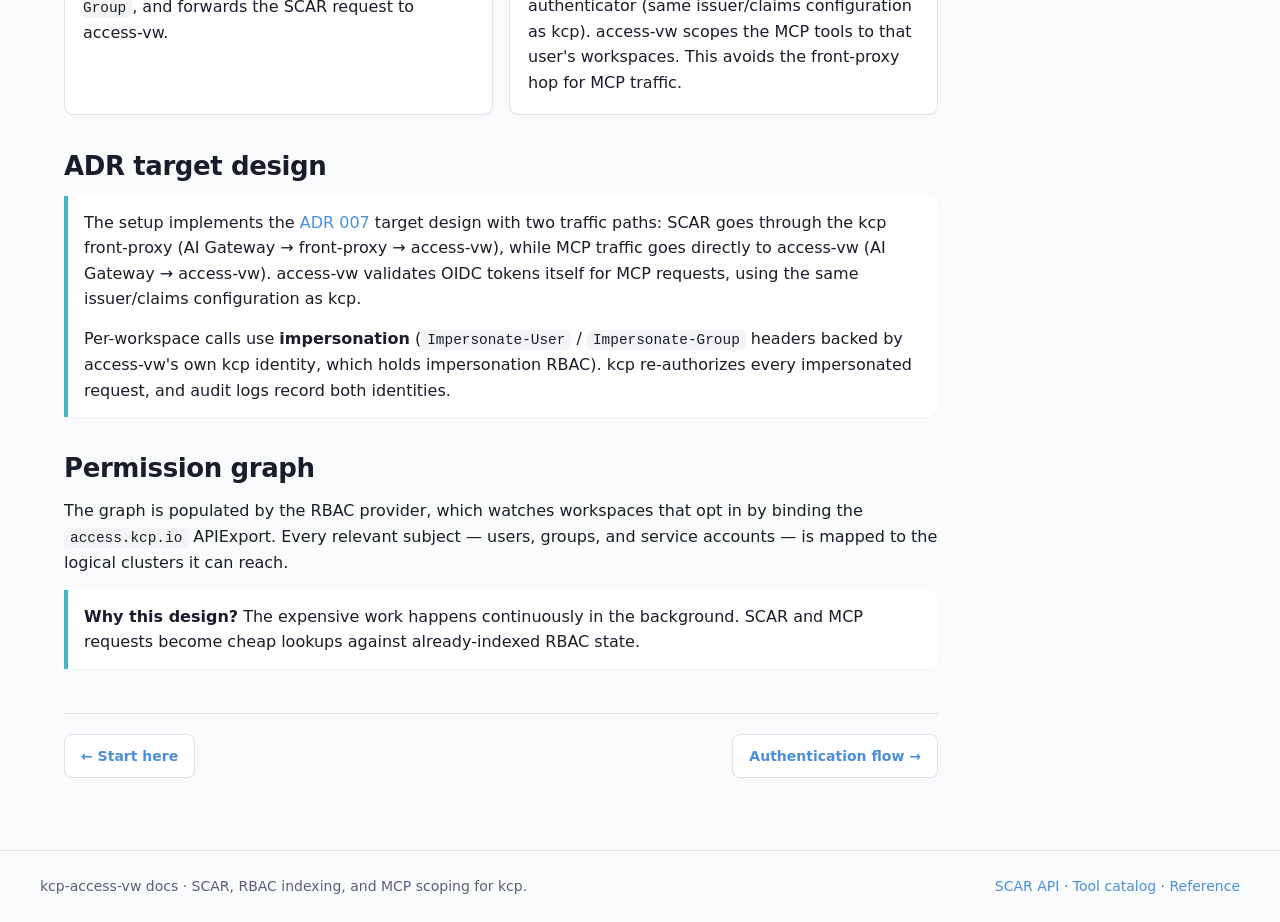
==== commit bbb7cb5a: "Add translating subjects and update docs Signed-off-by: Karol Szwaj <karol.szwaj@gmail.com>" ====
--- a/site/architecture.html
+++ b/site/architecture.html
@@ -144,7 +144,7 @@
         </article>
         <article class="mini-card">
           <strong>MCP via AI Gateway</strong>
-          <p>Envoy forwards the bearer token to the kcp front-proxy, which validates it (OIDC) and forwards the identity to access-vw as <code>X-Remote-*</code> headers over requestheader mTLS. access-vw scopes the MCP tools to that user's workspaces.</p>
+          <p>Envoy forwards the bearer token directly to access-vw, which validates it using its own OIDC authenticator (same issuer/claims configuration as kcp). access-vw scopes the MCP tools to that user's workspaces. This avoids the front-proxy hop for MCP traffic.</p>
         </article>
       </div>
     </section>
@@ -152,8 +152,8 @@
     <section class="section">
       <h2>ADR target design</h2>
       <div class="note">
-        <p>The setup implements the <a href="https://github.com/cnvergence/pm-architecture/blob/ec1fc0d334de2702dbcfb3070d6d01bc2031bbbf/adr/007-mcp-server-for-kcp-and-platform-mesh.md" target="_blank" rel="noreferrer">ADR 007</a> target design: MCP traffic goes through the kcp front-proxy — AI Gateway → front-proxy → access-vw. The front-proxy handles OIDC validation and forwards identity as <code>X-Remote-User</code> headers over requestheader mTLS.</p>
-        <p>kcp's front-proxy <strong>strips the <code>Authorization</code> header</strong> after OIDC validation (standard K8s aggregation behavior), so the original token never reaches access-vw. Downstream per-workspace calls therefore use <strong>impersonation</strong> (<code>Impersonate-User</code> / <code>Impersonate-Group</code> headers backed by access-vw's own kcp identity, which holds impersonation RBAC). kcp re-authorizes every impersonated request, and audit logs record both identities.</p>
+        <p>The setup implements the <a href="https://github.com/cnvergence/pm-architecture/blob/ec1fc0d334de2702dbcfb3070d6d01bc2031bbbf/adr/007-mcp-server-for-kcp-and-platform-mesh.md" target="_blank" rel="noreferrer">ADR 007</a> target design with two traffic paths: SCAR goes through the kcp front-proxy (AI Gateway → front-proxy → access-vw), while MCP traffic goes directly to access-vw (AI Gateway → access-vw). access-vw validates OIDC tokens itself for MCP requests, using the same issuer/claims configuration as kcp.</p>
+        <p>Per-workspace calls use <strong>impersonation</strong> (<code>Impersonate-User</code> / <code>Impersonate-Group</code> headers backed by access-vw's own kcp identity, which holds impersonation RBAC). kcp re-authorizes every impersonated request, and audit logs record both identities.</p>
       </div>
     </section>
 
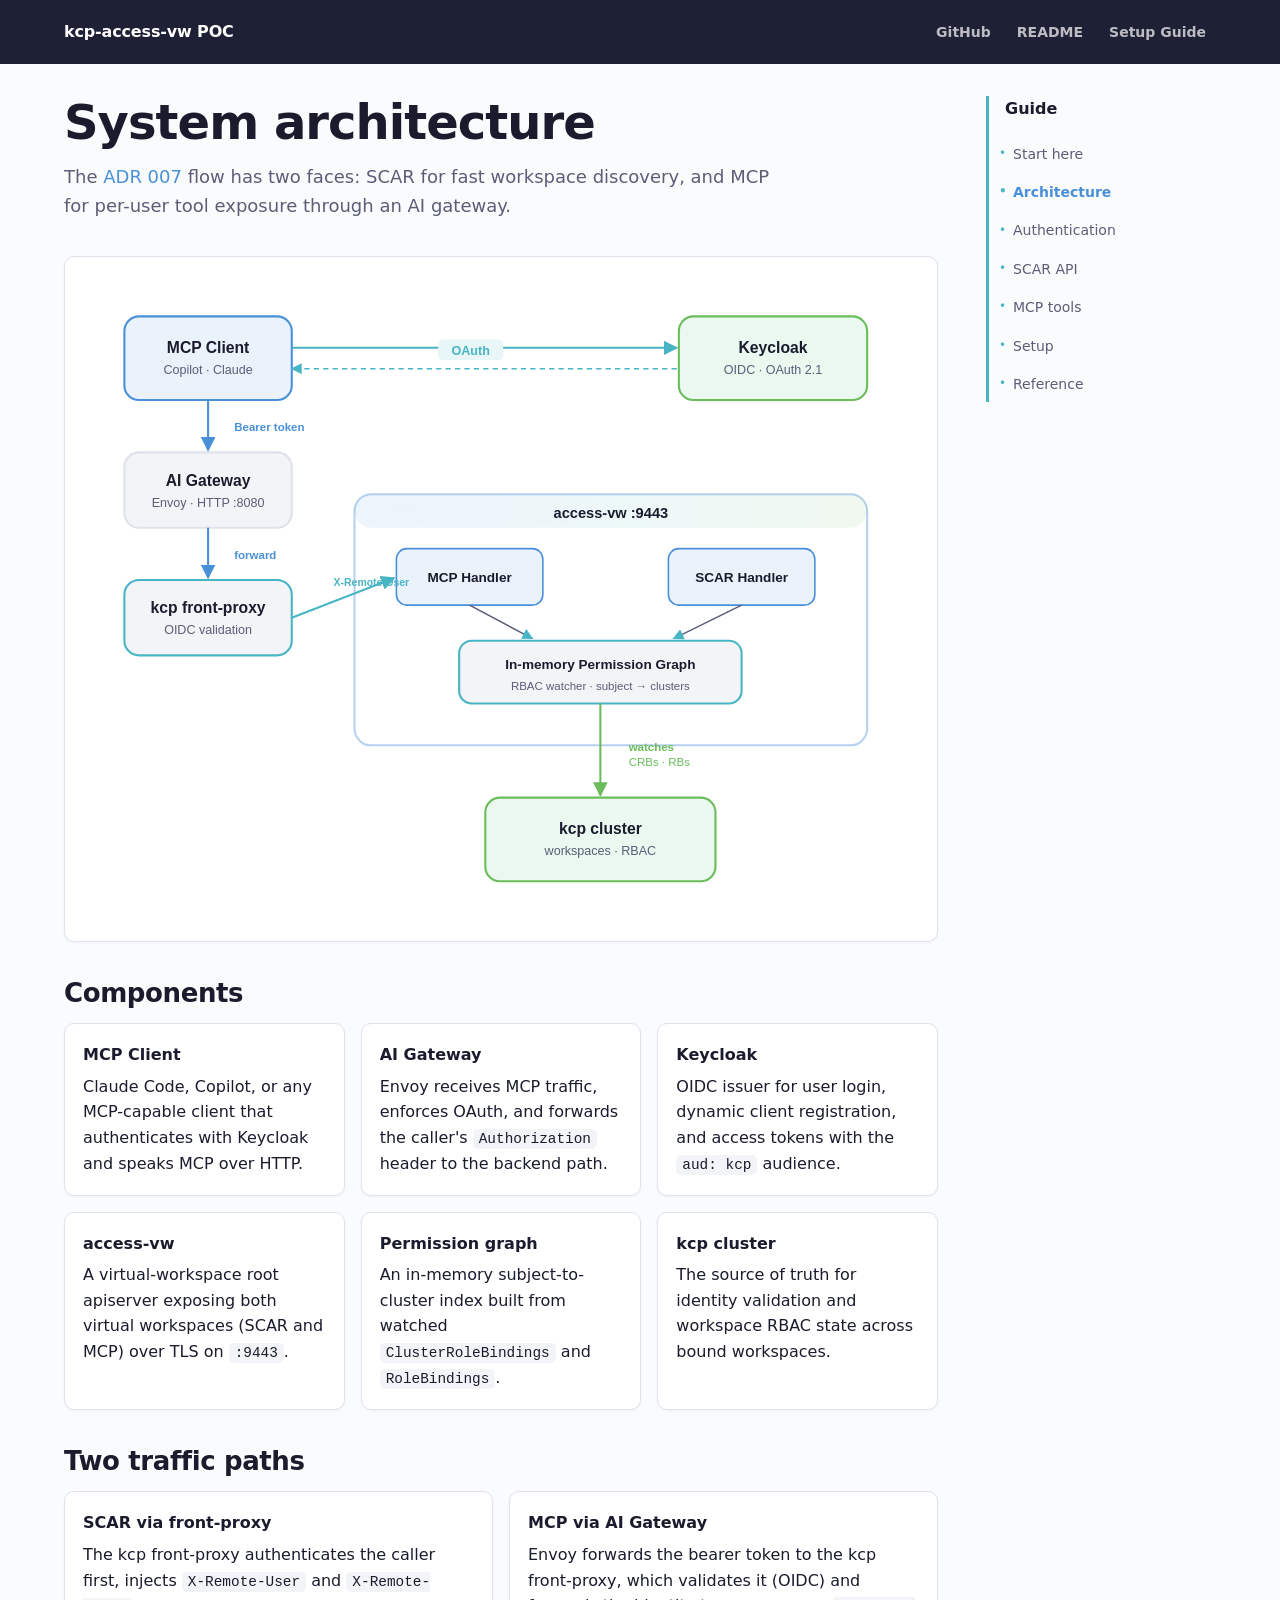
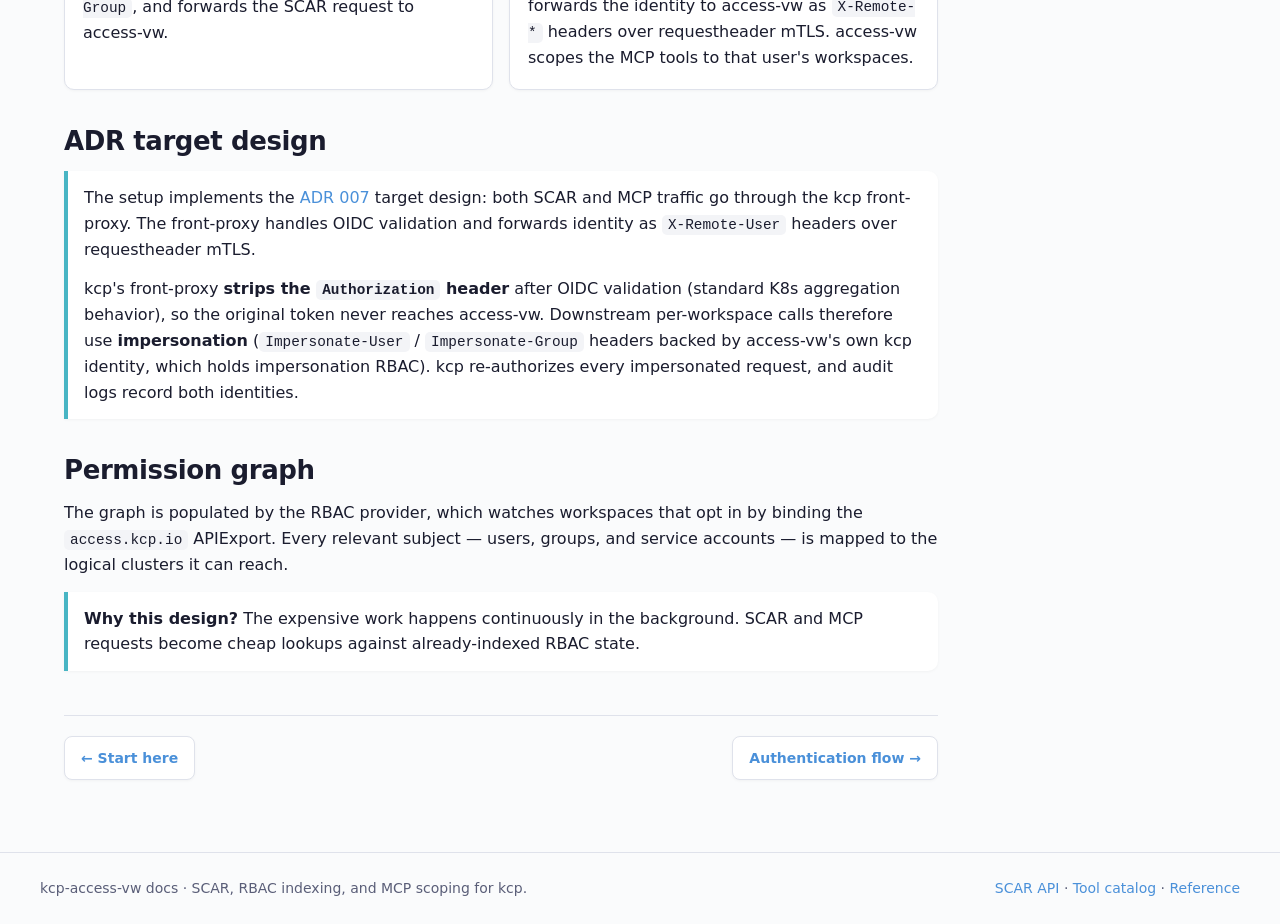
==== commit 555543a4: "Update setup Signed-off-by: Karol Szwaj <karol.szwaj@gmail.com>" ====
--- a/site/architecture.html
+++ b/site/architecture.html
@@ -144,7 +144,7 @@
         </article>
         <article class="mini-card">
           <strong>MCP via AI Gateway</strong>
-          <p>Envoy forwards the bearer token directly to access-vw, which validates it using its own OIDC authenticator (same issuer/claims configuration as kcp). access-vw scopes the MCP tools to that user's workspaces. This avoids the front-proxy hop for MCP traffic.</p>
+          <p>Envoy forwards the bearer token to the kcp front-proxy, which validates it (OIDC) and forwards the identity to access-vw as <code>X-Remote-*</code> headers over requestheader mTLS. access-vw scopes the MCP tools to that user's workspaces.</p>
         </article>
       </div>
     </section>
@@ -152,8 +152,8 @@
     <section class="section">
       <h2>ADR target design</h2>
       <div class="note">
-        <p>The setup implements the <a href="https://github.com/cnvergence/pm-architecture/blob/ec1fc0d334de2702dbcfb3070d6d01bc2031bbbf/adr/007-mcp-server-for-kcp-and-platform-mesh.md" target="_blank" rel="noreferrer">ADR 007</a> target design with two traffic paths: SCAR goes through the kcp front-proxy (AI Gateway → front-proxy → access-vw), while MCP traffic goes directly to access-vw (AI Gateway → access-vw). access-vw validates OIDC tokens itself for MCP requests, using the same issuer/claims configuration as kcp.</p>
-        <p>Per-workspace calls use <strong>impersonation</strong> (<code>Impersonate-User</code> / <code>Impersonate-Group</code> headers backed by access-vw's own kcp identity, which holds impersonation RBAC). kcp re-authorizes every impersonated request, and audit logs record both identities.</p>
+        <p>The setup implements the <a href="https://github.com/cnvergence/pm-architecture/blob/ec1fc0d334de2702dbcfb3070d6d01bc2031bbbf/adr/007-mcp-server-for-kcp-and-platform-mesh.md" target="_blank" rel="noreferrer">ADR 007</a> target design: both SCAR and MCP traffic go through the kcp front-proxy. The front-proxy handles OIDC validation and forwards identity as <code>X-Remote-User</code> headers over requestheader mTLS.</p>
+        <p>kcp's front-proxy <strong>strips the <code>Authorization</code> header</strong> after OIDC validation (standard K8s aggregation behavior), so the original token never reaches access-vw. Downstream per-workspace calls therefore use <strong>impersonation</strong> (<code>Impersonate-User</code> / <code>Impersonate-Group</code> headers backed by access-vw's own kcp identity, which holds impersonation RBAC). kcp re-authorizes every impersonated request, and audit logs record both identities.</p>
       </div>
     </section>
 
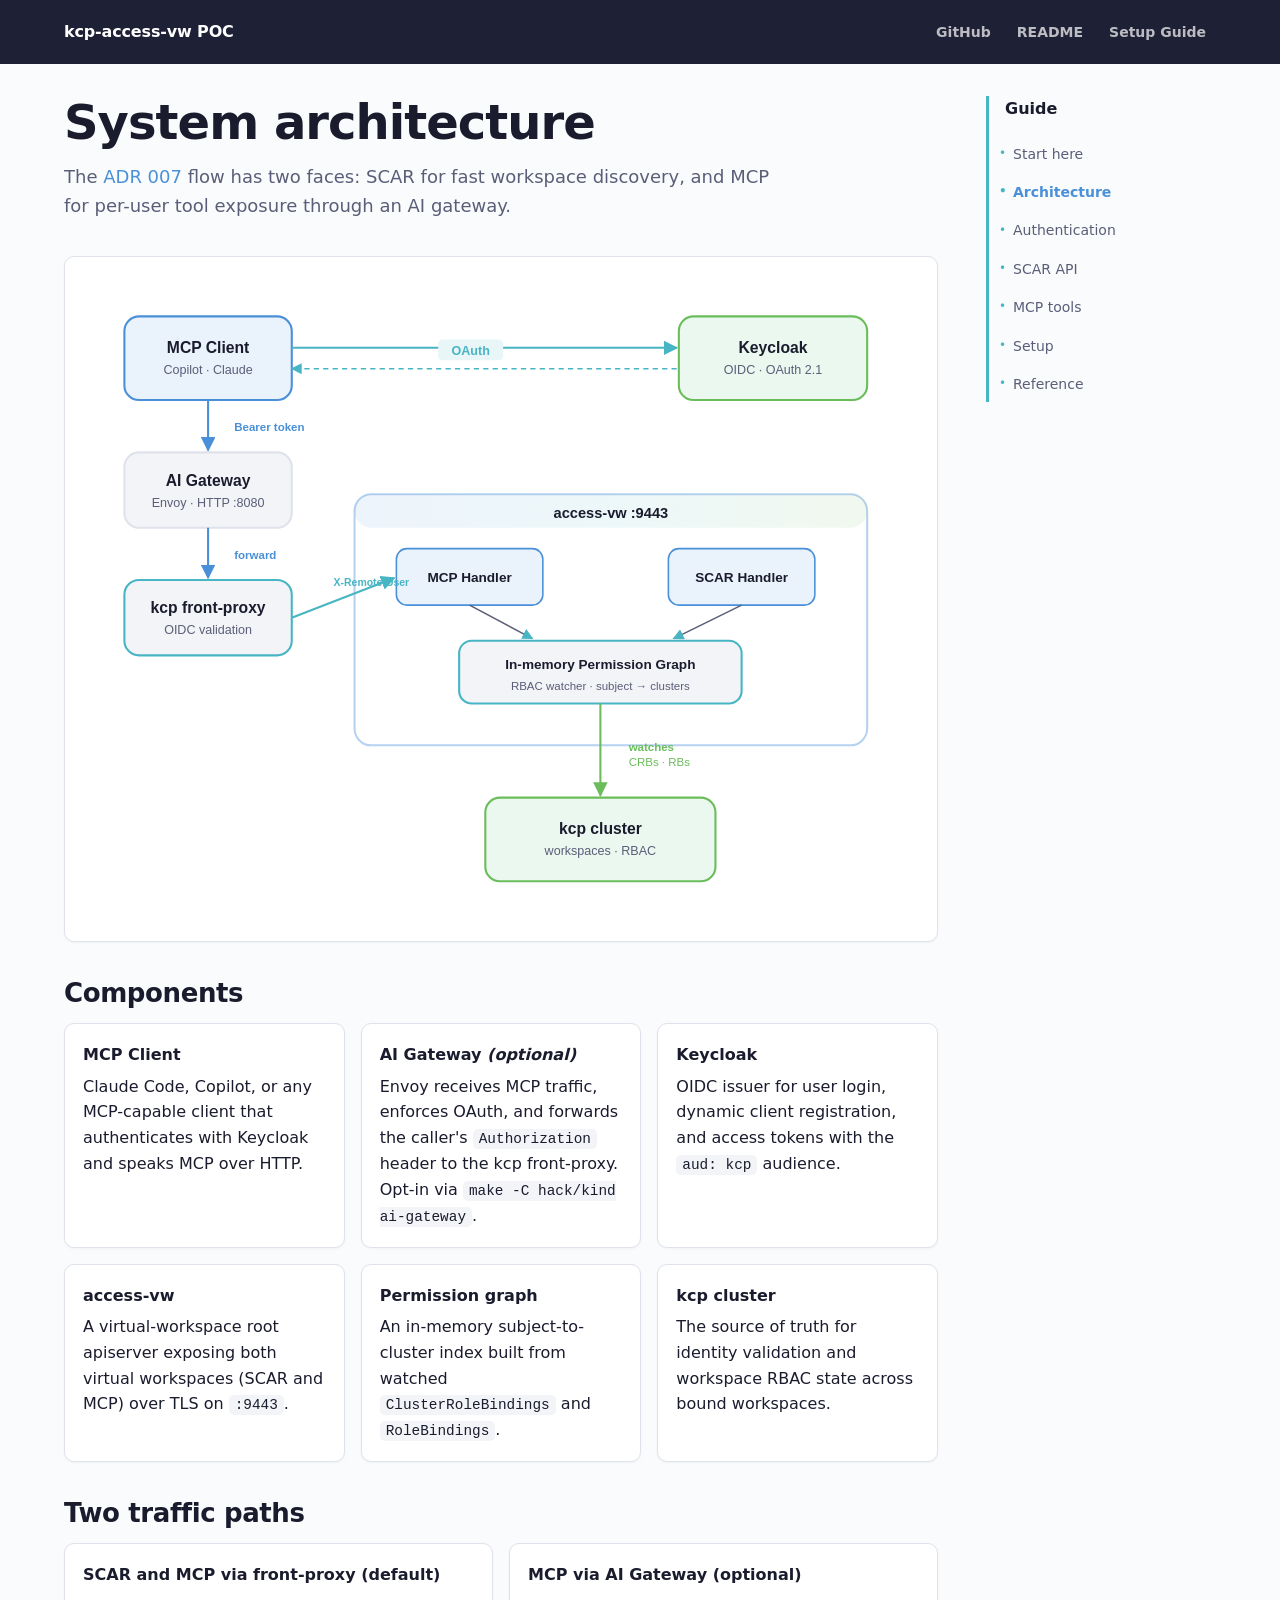
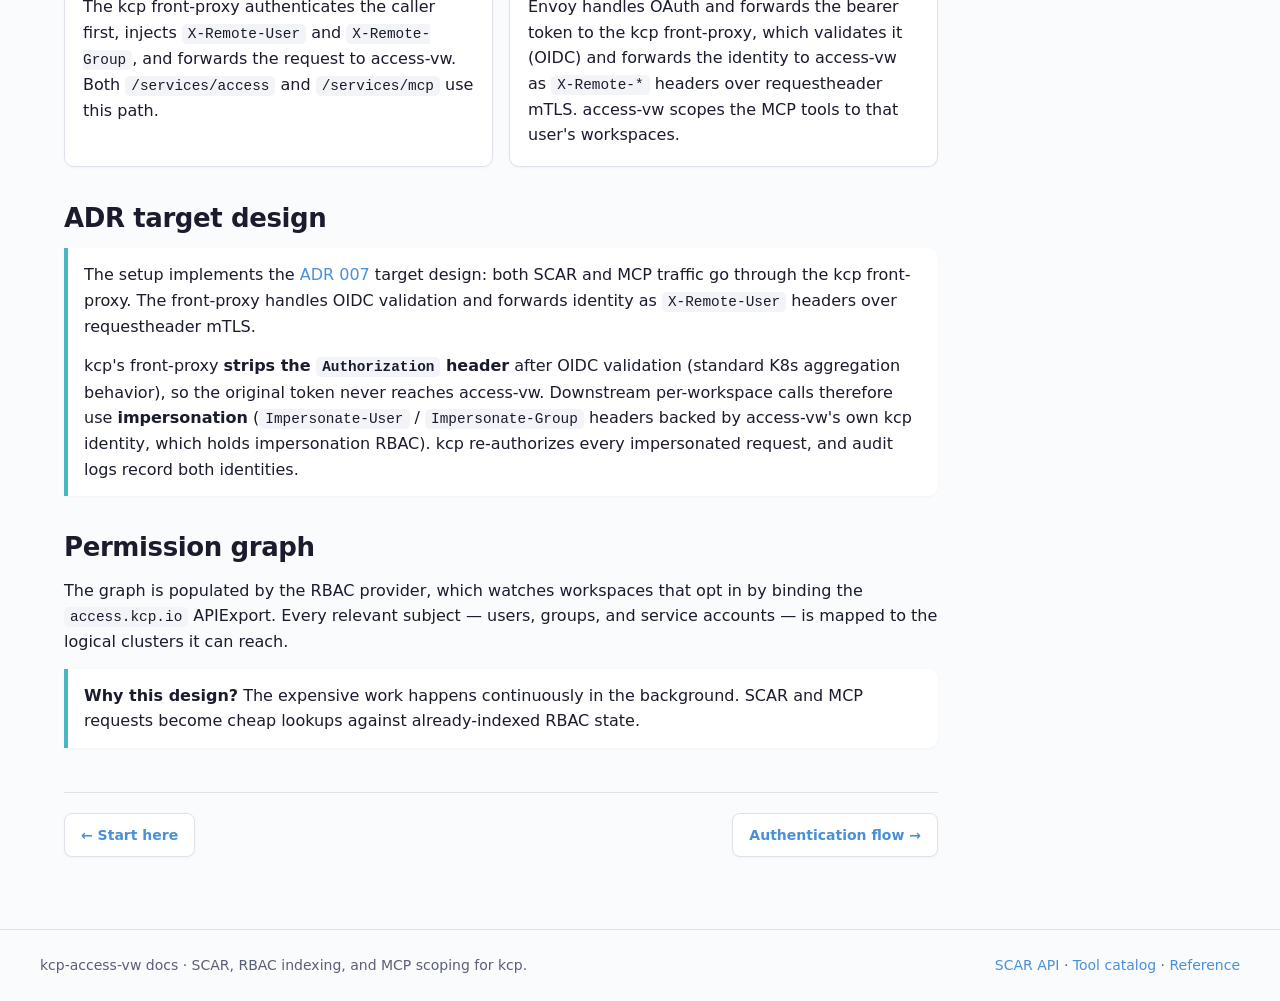
==== commit dd7f80e4: "add oidc impl Signed-off-by: Karol Szwaj <karol.szwaj@gmail.com>" ====
--- a/site/architecture.html
+++ b/site/architecture.html
@@ -127,7 +127,7 @@
       <h2>Components</h2>
       <div class="three-col">
         <article class="mini-card"><strong>MCP Client</strong><p>Claude Code, Copilot, or any MCP-capable client that authenticates with Keycloak and speaks MCP over HTTP.</p></article>
-        <article class="mini-card"><strong>AI Gateway</strong><p>Envoy receives MCP traffic, enforces OAuth, and forwards the caller's <code>Authorization</code> header to the backend path.</p></article>
+        <article class="mini-card"><strong>AI Gateway <em>(optional)</em></strong><p>Envoy receives MCP traffic, enforces OAuth, and forwards the caller's <code>Authorization</code> header to the kcp front-proxy. Opt-in via <code>make -C hack/kind ai-gateway</code>.</p></article>
         <article class="mini-card"><strong>Keycloak</strong><p>OIDC issuer for user login, dynamic client registration, and access tokens with the <code>aud: kcp</code> audience.</p></article>
         <article class="mini-card"><strong>access-vw</strong><p>A virtual-workspace root apiserver exposing both virtual workspaces (SCAR and MCP) over TLS on <code>:9443</code>.</p></article>
         <article class="mini-card"><strong>Permission graph</strong><p>An in-memory subject-to-cluster index built from watched <code>ClusterRoleBindings</code> and <code>RoleBindings</code>.</p></article>
@@ -139,12 +139,12 @@
       <h2>Two traffic paths</h2>
       <div class="two-col">
         <article class="mini-card">
-          <strong>SCAR via front-proxy</strong>
-          <p>The kcp front-proxy authenticates the caller first, injects <code>X-Remote-User</code> and <code>X-Remote-Group</code>, and forwards the SCAR request to access-vw.</p>
+          <strong>SCAR and MCP via front-proxy (default)</strong>
+          <p>The kcp front-proxy authenticates the caller first, injects <code>X-Remote-User</code> and <code>X-Remote-Group</code>, and forwards the request to access-vw. Both <code>/services/access</code> and <code>/services/mcp</code> use this path.</p>
         </article>
         <article class="mini-card">
-          <strong>MCP via AI Gateway</strong>
-          <p>Envoy forwards the bearer token to the kcp front-proxy, which validates it (OIDC) and forwards the identity to access-vw as <code>X-Remote-*</code> headers over requestheader mTLS. access-vw scopes the MCP tools to that user's workspaces.</p>
+          <strong>MCP via AI Gateway (optional)</strong>
+          <p>Envoy handles OAuth and forwards the bearer token to the kcp front-proxy, which validates it (OIDC) and forwards the identity to access-vw as <code>X-Remote-*</code> headers over requestheader mTLS. access-vw scopes the MCP tools to that user's workspaces.</p>
         </article>
       </div>
     </section>
